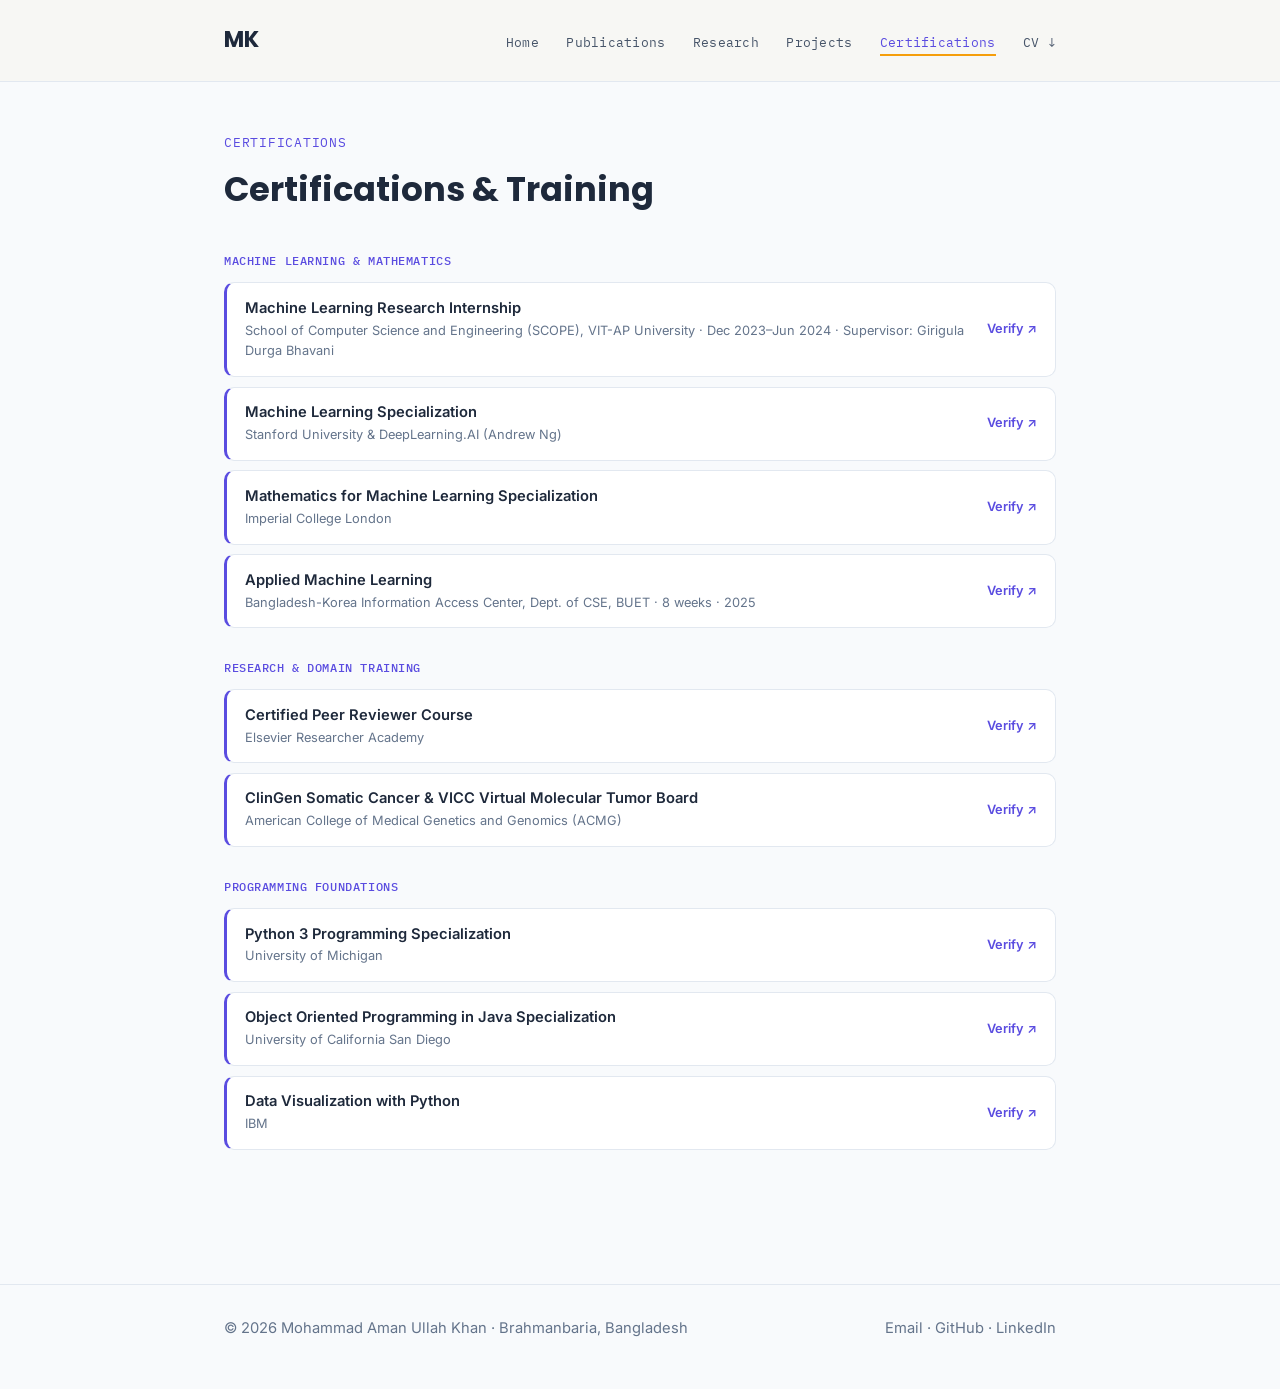
==== certifications.html @ b4c43e23 "Add files via upload" ====
<!DOCTYPE html>
<html lang="en">
<head>
<meta charset="UTF-8" />
<meta name="viewport" content="width=device-width, initial-scale=1" />
<title>Certifications — Mohammad Aman Ullah Khan</title>
<link rel="icon" href="data:,">
<link rel="preconnect" href="https://fonts.googleapis.com">
<link href="https://fonts.googleapis.com/css2?family=Poppins:wght@500;600;700;800&family=Inter:wght@400;500;600&family=IBM+Plex+Mono:wght@400;500&display=swap" rel="stylesheet">
<link rel="stylesheet" href="style.css">
</head>
<body>

<header class="site">
  <div class="wrap">
    <div class="brand">MK</div>
    <nav class="main">
      <a href="index.html">Home</a>
      <a href="publications.html">Publications</a>
      <a href="research.html">Research</a>
      <a href="projects.html">Projects</a>
      <a href="certifications.html" aria-current="page">Certifications</a>
      <a href="assets/resume.pdf" target="_blank" rel="noopener">CV ↓</a>
    </nav>
  </div>
</header>

<main>
  <div class="wrap">

    <div style="font-family:var(--mono);font-size:0.8rem;color:var(--teal-dark);letter-spacing:.06em;text-transform:uppercase;margin-bottom:.6rem;">Certifications</div>
    <h1 style="font-family:var(--serif);font-size:2.1rem;margin:0 0 2.2rem;">Certifications &amp; Training</h1>

    <section class="section">
      <div class="cert-group">
        <p class="cert-group-title">Machine Learning &amp; Mathematics</p>

        <div class="cert-item">
          <div>
            <div class="cert-name">Machine Learning Research Internship</div>
            <div class="cert-issuer">School of Computer Science and Engineering (SCOPE), VIT-AP University · Dec 2023–Jun 2024 · Supervisor: Girigula Durga Bhavani</div>
          </div>
          <a class="cert-link" href="https://drive.google.com/file/d/1MVn_yNiYQj9rp4bJ-R5VQtO3e2acS_87/view?usp=sharing" target="_blank" rel="noopener">Verify ↗</a>
        </div>

        <div class="cert-item">
          <div>
            <div class="cert-name">Machine Learning Specialization</div>
            <div class="cert-issuer">Stanford University &amp; DeepLearning.AI (Andrew Ng)</div>
          </div>
          <a class="cert-link" href="https://coursera.org/share/624f274970055c26bb3e248909cca10f" target="_blank" rel="noopener">Verify ↗</a>
        </div>

        <div class="cert-item">
          <div>
            <div class="cert-name">Mathematics for Machine Learning Specialization</div>
            <div class="cert-issuer">Imperial College London</div>
          </div>
          <a class="cert-link" href="https://coursera.org/verify/specialization/43K33O0P0US2" target="_blank" rel="noopener">Verify ↗</a>
        </div>

        <div class="cert-item">
          <div>
            <div class="cert-name">Applied Machine Learning</div>
            <div class="cert-issuer">Bangladesh-Korea Information Access Center, Dept. of CSE, BUET · 8 weeks · 2025</div>
          </div>
          <a class="cert-link" href="https://cse.buet.ac.bd/web/iac/course_detail/IAC-AI-AML" target="_blank" rel="noopener">Verify ↗</a>
        </div>
      </div>

      <div class="cert-group">
        <p class="cert-group-title">Research &amp; Domain Training</p>

        <div class="cert-item">
          <div>
            <div class="cert-name">Certified Peer Reviewer Course</div>
            <div class="cert-issuer">Elsevier Researcher Academy</div>
          </div>
          <a class="cert-link" href="https://drive.google.com/file/d/1z6Pux-BtDyGHudEjmzlgkqaaUOyJefxX/view?usp=sharing" target="_blank" rel="noopener">Verify ↗</a>
        </div>

        <div class="cert-item">
          <div>
            <div class="cert-name">ClinGen Somatic Cancer &amp; VICC Virtual Molecular Tumor Board</div>
            <div class="cert-issuer">American College of Medical Genetics and Genomics (ACMG)</div>
          </div>
          <a class="cert-link" href="https://drive.google.com/file/d/1qZ7K6vvPfIK5tH5nn0ci7J74vqwrv4cV/view?usp=sharing" target="_blank" rel="noopener">Verify ↗</a>
        </div>
      </div>

      <div class="cert-group">
        <p class="cert-group-title">Programming Foundations</p>

        <div class="cert-item">
          <div>
            <div class="cert-name">Python 3 Programming Specialization</div>
            <div class="cert-issuer">University of Michigan</div>
          </div>
          <a class="cert-link" href="https://coursera.org/share/3475a4721d1b6c547d1b1a0a540fa7e5" target="_blank" rel="noopener">Verify ↗</a>
        </div>

        <div class="cert-item">
          <div>
            <div class="cert-name">Object Oriented Programming in Java Specialization</div>
            <div class="cert-issuer">University of California San Diego</div>
          </div>
          <a class="cert-link" href="https://coursera.org/share/53d32997a6b8d281a1f21e2ba6f3a20d" target="_blank" rel="noopener">Verify ↗</a>
        </div>

        <div class="cert-item">
          <div>
            <div class="cert-name">Data Visualization with Python</div>
            <div class="cert-issuer">IBM</div>
          </div>
          <a class="cert-link" href="https://coursera.org/share/8f0175bb1e374a6d1629d75f187f4304" target="_blank" rel="noopener">Verify ↗</a>
        </div>
      </div>
    </section>

  </div>
</main>

<footer class="site">
  <div class="wrap">
    <div>© 2026 Mohammad Aman Ullah Khan · Brahmanbaria, Bangladesh</div>
    <div>
      <a href="mailto:mohammad.aman.ullah.khan@g.bracu.ac.bd">Email</a> ·
      <a href="https://github.com/md-aman-ullah-khan" target="_blank" rel="noopener">GitHub</a> ·
      <a href="https://www.linkedin.com/in/Mohammad-Aman-Ullah-Khan" target="_blank" rel="noopener">LinkedIn</a>
    </div>
  </div>
</footer>

</body>
</html>
---- style.css ----
/* ============================================================
   Design tokens
   ============================================================ */
:root {
  --paper: #f8fafc;
  --paper-raised: #ffffff;
  --ink: #1e293b;
  --ink-soft: #475569;
  --teal: #6d5dfc;
  --teal-dark: #5a4ce0;
  --gold: #f59e0b;
  --line: #e2e8f0;
  --line-strong: #cbd5e1;
  --muted: #64748b;

  --serif: "Poppins", "IBM Plex Sans", -apple-system, sans-serif;
  --sans: "Inter", -apple-system, BlinkMacSystemFont, "Segoe UI", sans-serif;
  --mono: "IBM Plex Mono", "SFMono-Regular", Menlo, monospace;

  --max-w: 880px;
  --shadow-sm: 0 1px 3px rgba(30, 41, 59, 0.06), 0 1px 2px rgba(30, 41, 59, 0.04);
  --shadow-md: 0 4px 14px rgba(30, 41, 59, 0.08);
}

* { box-sizing: border-box; }

html { scroll-behavior: smooth; }

body {
  margin: 0;
  background: var(--paper);
  color: var(--ink);
  font-family: var(--sans);
  font-size: 17px;
  line-height: 1.6;
  -webkit-font-smoothing: antialiased;
}

a { color: var(--teal-dark); text-decoration: none; }
a:hover { text-decoration: underline; text-underline-offset: 3px; }
a:focus-visible, button:focus-visible {
  outline: 2px solid var(--teal);
  outline-offset: 2px;
}

@media (prefers-reduced-motion: reduce) {
  html { scroll-behavior: auto; }
  * { animation: none !important; transition: none !important; }
}

/* ============================================================
   Ruler motif — a row of tick marks used as a section divider.
   Read as measurement / instrumentation, echoing the subject's
   lab & data background rather than a decorative rule.
   ============================================================ */
.ruler {
  display: flex;
  align-items: flex-end;
  gap: 6px;
  height: 14px;
  margin: 0 0 2.5rem 0;
  overflow: hidden;
}
.ruler span {
  width: 1px;
  background: var(--line-strong);
  flex: 0 0 auto;
}
.ruler span:nth-child(5n) { height: 100%; background: var(--gold); }
.ruler span:not(:nth-child(5n)) { height: 45%; }

/* ============================================================
   Layout shell
   ============================================================ */
.wrap {
  max-width: var(--max-w);
  margin: 0 auto;
  padding: 0 1.5rem;
}

header.site {
  border-bottom: 1px solid var(--line);
  padding: 1.4rem 0;
  position: sticky;
  top: 0;
  background: rgba(247, 247, 244, 0.92);
  backdrop-filter: blur(6px);
  z-index: 20;
}
header.site .wrap {
  display: flex;
  align-items: baseline;
  justify-content: space-between;
  gap: 1.5rem;
  flex-wrap: wrap;
}
.brand {
  font-family: var(--serif);
  font-weight: 700;
  font-size: 1.4rem;
  color: var(--ink);
  letter-spacing: 0.01em;
}
nav.main a {
  font-family: var(--mono);
  font-size: 0.82rem;
  letter-spacing: 0.02em;
  color: var(--ink-soft);
  margin-left: 1.4rem;
}
nav.main a:hover, nav.main a[aria-current="page"] {
  color: var(--teal-dark);
}
nav.main a[aria-current="page"] {
  border-bottom: 2px solid var(--gold);
  padding-bottom: 3px;
  text-decoration: none;
}

main { padding: 3.2rem 0 2rem; }

footer.site {
  border-top: 1px solid var(--line);
  margin-top: 3rem;
  padding: 2rem 0 3rem;
  color: var(--muted);
  font-size: 0.92rem;
}
footer.site .wrap { display: flex; justify-content: space-between; flex-wrap: wrap; gap: 1rem; }
footer.site a { color: var(--muted); }
footer.site a:hover { color: var(--teal-dark); }

/* ============================================================
   Profile page shell — sticky left column + flowing right column,
   modeled on a two-column academic bio layout.
   ============================================================ */
.profile-shell {
  display: grid;
  grid-template-columns: 240px 1fr;
  gap: 3rem;
  align-items: start;
}
.profile-col { position: sticky; top: 6rem; }

.profile-photo {
  width: 190px;
  height: 190px;
  border-radius: 50%;
  object-fit: cover;
  border: 1px solid var(--line-strong);
  display: block;
}
.profile-photo.placeholder {
  display: flex;
  align-items: center;
  justify-content: center;
  background: var(--ink);
  color: var(--paper);
  font-family: var(--serif);
  font-size: 3.2rem;
  font-weight: 600;
  letter-spacing: 0.02em;
}

.profile-col h1 {
  font-family: var(--serif);
  font-size: 1.7rem;
  font-weight: 600;
  margin: 1.3rem 0 0.3rem;
  line-height: 1.25;
}
.profile-col .role {
  color: var(--muted);
  font-size: 0.95rem;
  margin: 0 0 0.15rem;
}
.profile-col .org a { color: var(--teal-dark); }

.icon-row {
  display: flex;
  gap: 0.85rem;
  margin: 1.3rem 0 1.5rem;
}
.icon-row a {
  width: 34px;
  height: 34px;
  border-radius: 50%;
  border: 1px solid var(--line-strong);
  display: flex;
  align-items: center;
  justify-content: center;
  color: var(--ink);
}
.icon-row a:hover { background: var(--teal-dark); border-color: var(--teal-dark); color: var(--paper); text-decoration: none; }
.icon-row svg { width: 16px; height: 16px; }

.ledger-strip {
  display: flex;
  flex-direction: column;
  gap: 0.5rem;
  margin: 0;
  padding: 1rem 0 0;
  list-style: none;
  border-top: 1px solid var(--line);
}
.ledger-strip li {
  font-family: var(--mono);
  font-size: 0.78rem;
  color: var(--ink-soft);
  display: flex;
  justify-content: space-between;
}
.ledger-strip li b { color: var(--teal-dark); font-weight: 600; }

.content-col .eyebrow {
  font-family: var(--mono);
  font-size: 0.8rem;
  color: var(--teal-dark);
  letter-spacing: 0.06em;
  text-transform: uppercase;
  margin-bottom: 0.8rem;
}
.content-col .thesis {
  color: var(--ink-soft);
  max-width: 62ch;
}
.content-col .thesis strong { color: var(--ink); font-weight: 600; }

.bullet-block { margin: 1.8rem 0; }
.bullet-block h2, .bullet-block h3 {
  font-family: var(--serif);
  font-size: 1.2rem;
  font-weight: 600;
  margin: 0 0 0.7rem;
}
.bullet-block ul { margin: 0; padding-left: 1.15rem; }
.bullet-block li { margin-bottom: 0.5rem; color: var(--ink-soft); font-size: 0.96rem; }

.about-heading {
  font-family: var(--serif);
  font-size: 1.55rem;
  font-weight: 700;
  color: var(--teal-dark);
  margin: 0 0 1rem;
}

.edu-line {
  color: var(--ink-soft);
  font-size: 0.96rem;
  margin: 0 0 0.7rem;
}
.edu-extra { margin: 0; padding-left: 1.15rem; }
.edu-extra li { margin-bottom: 0.4rem; color: var(--muted); font-size: 0.88rem; }

/* Compact Recent News when nested inside the About column, rather than
   the full-width centered band used elsewhere. */
.news-list.compact { max-width: none; margin: 0; }
.news-list.compact .news-item { grid-template-columns: 64px 1fr; padding: 0.5rem 0; }
.news-list.compact .news-line { font-size: 0.92rem; }

.hero-cta {
  margin-top: 1.6rem;
  display: flex;
  gap: 0.9rem;
  flex-wrap: wrap;
}
.btn {
  display: inline-block;
  font-family: var(--mono);
  font-size: 0.85rem;
  padding: 0.55rem 1rem;
  border: 1px solid var(--ink);
  color: var(--ink);
  border-radius: 2px;
}
.btn:hover { background: var(--ink); color: var(--paper); text-decoration: none; }
.btn.primary { background: var(--teal-dark); border-color: var(--teal-dark); color: var(--paper-raised); }
.btn.primary:hover { background: var(--ink); border-color: var(--ink); }

/* ============================================================
   Ledger strip — quick metrics, styled as index tags rather
   than big dashboard numbers.
   ============================================================ */

/* ============================================================
   Section headings
   ============================================================ */
.section { margin-bottom: 3.4rem; }
.section-head {
  display: flex;
  align-items: baseline;
  justify-content: space-between;
  margin-bottom: 1.4rem;
  gap: 1rem;
}
.section-head h2 {
  font-family: var(--serif);
  font-size: 1.5rem;
  margin: 0;
  font-weight: 700;
  color: var(--teal-dark);
}
.section-head .see-all {
  font-family: var(--mono);
  font-size: 0.82rem;
  white-space: nowrap;
}

/* ============================================================
   Publication / ledger entries
   ============================================================ */
.pub-list { display: flex; flex-direction: column; gap: 1rem; }
.pub {
  display: grid;
  grid-template-columns: 96px 1fr;
  gap: 1.2rem;
  padding: 1.4rem 1.5rem;
  background: var(--paper-raised);
  border: 1px solid var(--line);
  border-radius: 16px;
  box-shadow: var(--shadow-sm);
  transition: box-shadow 0.15s ease;
}
.pub:hover { box-shadow: var(--shadow-md); }
.pub .tag {
  font-family: var(--mono);
  font-size: 0.7rem;
  color: var(--teal-dark);
  background: rgba(109, 93, 252, 0.1);
  border: none;
  border-radius: 999px;
  padding: 0.3rem 0.5rem;
  text-align: center;
  align-self: start;
  height: fit-content;
  line-height: 1.3;
}
.pub .tag.review {
  color: #b45309;
  background: rgba(245, 158, 11, 0.14);
}
.pub h3 {
  font-family: var(--serif);
  font-size: 1.08rem;
  font-weight: 600;
  margin: 0 0 0.3rem;
  line-height: 1.35;
}
.pub .meta {
  font-size: 0.9rem;
  color: var(--muted);
  margin: 0 0 0.25rem;
}
.pub .venue {
  font-size: 0.88rem;
  color: var(--ink-soft);
  font-style: italic;
}
.pub .doi {
  font-family: var(--mono);
  font-size: 0.78rem;
  color: var(--muted);
  display: inline-block;
  margin-top: 0.35rem;
}
.pub .self { color: var(--ink); font-weight: 600; font-style: normal; }

/* ============================================================
   Timeline (research experience) — order carries real meaning
   here, so a chronological rail is justified.
   ============================================================ */
.timeline { position: relative; padding-left: 1.6rem; border-left: 1px solid var(--line-strong); }
.tl-item { position: relative; padding-bottom: 2.2rem; }
.tl-item:last-child { padding-bottom: 0; }
.tl-item::before {
  content: "";
  position: absolute;
  left: -1.685rem;
  top: 0.35rem;
  width: 8px;
  height: 8px;
  background: var(--teal-dark);
  border-radius: 50%;
}
.tl-item .when {
  font-family: var(--mono);
  font-size: 0.78rem;
  color: var(--teal-dark);
  margin-bottom: 0.2rem;
}
.tl-item h3 { font-family: var(--serif); font-size: 1.1rem; margin: 0 0 0.15rem; font-weight: 600; }
.tl-item .org { color: var(--ink-soft); font-size: 0.92rem; margin-bottom: 0.55rem; }
.tl-item ul { margin: 0; padding-left: 1.1rem; color: var(--ink-soft); }
.tl-item li { margin-bottom: 0.3rem; font-size: 0.95rem; }

/* ============================================================
   Cards (projects)
   ============================================================ */
.card-grid { display: grid; grid-template-columns: 1fr 1fr; gap: 1.4rem; }
.card {
  border: 1px solid var(--line);
  background: var(--paper-raised);
  border-radius: 16px;
  overflow: hidden;
  box-shadow: var(--shadow-sm);
  transition: box-shadow 0.15s ease, transform 0.15s ease;
}
.card:hover { box-shadow: var(--shadow-md); transform: translateY(-2px); }
.card-media {
  aspect-ratio: 16 / 10;
  display: flex;
  align-items: center;
  justify-content: center;
  background: rgba(109, 93, 252, 0.08);
  color: var(--teal-dark);
  overflow: hidden;
}
.card-media svg { width: 42%; height: 42%; opacity: 0.9; }
.card-media img {
  width: 100%;
  height: 100%;
  object-fit: contain;
  padding: 14px;
  display: block;
}
.card-media--photo { background: var(--ink); }
.card-media--photo img { object-fit: cover; padding: 0; }
.card-body { padding: 1.2rem 1.3rem 1.4rem; }
.card h3 { font-family: var(--serif); font-size: 1.05rem; margin: 0 0 0.55rem; font-weight: 600; }
.card .view-link {
  display: inline-flex;
  align-items: center;
  gap: 0.35rem;
  font-family: var(--mono);
  font-size: 0.8rem;
  color: var(--teal-dark);
  margin-bottom: 0.5rem;
}
.card .view-link svg { width: 13px; height: 13px; }
.card .stack {
  font-family: var(--mono);
  font-size: 0.74rem;
  color: var(--muted);
  display: block;
  margin-bottom: 0.6rem;
}
.card p { font-size: 0.9rem; color: var(--ink-soft); margin: 0; }

/* ============================================================
   Plain lists (skills, honors, service)
   ============================================================ */
.plain-list { list-style: none; padding: 0; margin: 0; }
.plain-list li {
  padding: 0.6rem 0;
  border-bottom: 1px solid var(--line);
  font-size: 0.95rem;
  color: var(--ink-soft);
}
.plain-list li:last-child { border-bottom: none; }
.plain-list b { color: var(--ink); }

.skill-grid {
  display: grid;
  grid-template-columns: 140px 1fr;
  gap: 0.7rem 1rem;
  font-size: 0.93rem;
}
.skill-grid dt {
  font-family: var(--mono);
  font-size: 0.78rem;
  color: var(--teal-dark);
  padding-top: 0.15rem;
}
.skill-grid dd { margin: 0; color: var(--ink-soft); }

.bio p { color: var(--ink-soft); max-width: 68ch; }

/* ============================================================
   Responsive
   ============================================================ */
@media (max-width: 720px) {
  .profile-shell { grid-template-columns: 1fr; }
  .profile-col { position: static; }
  .profile-photo { width: 130px; height: 130px; }
  .profile-photo.placeholder { font-size: 2.2rem; }
  .pub { grid-template-columns: 1fr; }
  .pub .tag { width: fit-content; }
  .card-grid { grid-template-columns: 1fr; }
  .skill-grid { grid-template-columns: 1fr; }
  nav.main a { margin-left: 0.9rem; }
}

/* ============================================================
   Recent News / Research Interests bands (home page)
   ============================================================ */
.section-band {
  padding: 3rem 0;
  border-top: 1px solid var(--line);
}
.section-band.alt { background: var(--paper-raised); }
.band-title {
  font-family: var(--serif);
  font-size: 1.4rem;
  font-weight: 700;
  color: var(--teal-dark);
  text-align: center;
  margin: 0 0 2rem;
}

.news-list { max-width: 640px; margin: 0 auto; }
.news-item {
  display: grid;
  grid-template-columns: 70px 1fr;
  gap: 1rem;
  padding: 0.75rem 0;
}
.news-date {
  font-family: var(--mono);
  font-size: 0.78rem;
  color: var(--muted);
  padding-top: 0.15rem;
}
.news-line {
  position: relative;
  padding-left: 1rem;
  font-size: 0.95rem;
  color: var(--ink-soft);
}
.news-line .dot {
  position: absolute;
  left: 0;
  top: 0.35rem;
  width: 2px;
  height: calc(100% - 0.2rem);
  background: var(--line-strong);
}
.news-line b { color: var(--ink); font-weight: 600; }

.ri-grid {
  display: grid;
  grid-template-columns: repeat(3, 1fr);
  gap: 16px;
}
.ri-card {
  background: var(--paper-raised);
  border: 1px solid var(--line);
  border-radius: 12px;
  overflow: hidden;
  display: flex;
  flex-direction: column;
  box-shadow: var(--shadow-sm);
}
.ri-card-header {
  padding: 20px 22px;
  display: flex;
  flex-direction: column;
  align-items: center;
  text-align: center;
}
.ri-card-header { background: #eaf1fb; }
.ri-badge {
  display: inline-block;
  font-family: var(--mono);
  font-size: 0.68rem;
  font-weight: 600;
  color: var(--teal-dark);
  letter-spacing: 0.03em;
  background: rgba(255, 255, 255, 0.75);
  border-radius: 6px;
  padding: 4px 9px;
  line-height: 1.4;
  margin: 0 0 12px;
  width: fit-content;
}
.ri-title {
  font-family: var(--serif);
  font-size: 1.05rem;
  font-weight: 700;
  color: var(--ink);
  line-height: 1.4;
  margin: 0;
  min-height: 2.8em;
  display: flex;
  align-items: center;
}
.ri-card-body {
  background: var(--paper-raised);
  padding: 20px 22px 24px;
  flex: 1;
}
.ri-card-body p {
  margin: 0;
  font-size: 0.88rem;
  line-height: 1.65;
  color: var(--ink-soft);
}

@media (max-width: 720px) {
  .ri-grid { grid-template-columns: 1fr; }
  .news-item { grid-template-columns: 56px 1fr; }
}

/* ============================================================
   Publications page additions — contribution line, URL/BibTeX
   actions, and the collapsible BibTeX block.
   ============================================================ */
.pub-subhead {
  font-family: var(--mono);
  font-size: 0.78rem;
  text-transform: uppercase;
  letter-spacing: 0.05em;
  color: var(--muted);
  margin: 1.4rem 0 0.4rem;
}
.pub-list + .pub-subhead { margin-top: 2rem; }

.pub-contribution {
  font-size: 0.88rem;
  color: var(--ink-soft);
  font-style: italic;
  margin: 0.4rem 0 0.6rem;
}

.pub-actions {
  display: flex;
  gap: 0.6rem;
  margin-top: 0.2rem;
}
.pub-actions .url-btn, .pub-actions .cite-btn {
  font-family: var(--sans);
  font-weight: 500;
  font-size: 0.76rem;
  border: 1px solid var(--line-strong);
  border-radius: 999px;
  padding: 0.32rem 0.75rem;
  color: var(--ink-soft);
  background: var(--paper-raised);
  cursor: pointer;
}
.pub-actions .url-btn:hover, .pub-actions .cite-btn:hover {
  border-color: var(--teal-dark);
  background: rgba(109, 93, 252, 0.08);
  color: var(--teal-dark);
  text-decoration: none;
}

/* Data store only — content is read into the Cite modal by JS,
   never shown inline. */
.bibtex-block { display: none; }

.empty-note { color: var(--muted); font-size: 0.9rem; font-style: italic; }

/* ============================================================
   Cite modal — opened by any .cite-btn, shows BibTeX with
   Copy / Download actions.
   ============================================================ */
.cite-modal-overlay {
  position: fixed;
  inset: 0;
  background: rgba(30, 41, 59, 0.5);
  display: flex;
  align-items: center;
  justify-content: center;
  z-index: 100;
  padding: 1.5rem;
}
/* The HTML `hidden` attribute is normally display:none, but our own
   display:flex rule above overrides that default — this restores it
   so the modal actually stays hidden until JS removes `hidden`. */
.cite-modal-overlay[hidden] { display: none; }
.cite-modal {
  background: var(--paper-raised);
  border-radius: 16px;
  width: 100%;
  max-width: 480px;
  box-shadow: var(--shadow-md);
  padding: 1.3rem 1.4rem 1.4rem;
}
.cite-modal-head {
  display: flex;
  align-items: center;
  justify-content: space-between;
  margin-bottom: 0.9rem;
}
.cite-modal-head h4 {
  font-family: var(--serif);
  font-size: 1.15rem;
  font-weight: 700;
  color: var(--teal-dark);
  margin: 0;
}
.cite-modal-head button {
  background: none;
  border: none;
  font-size: 1.4rem;
  line-height: 1;
  color: var(--muted);
  cursor: pointer;
  padding: 0;
}
.cite-modal-head button:hover { color: var(--ink); }
#cite-modal-text {
  background: var(--paper);
  border: 1px solid var(--line);
  border-radius: 10px;
  padding: 0.9rem 1rem;
  font-family: var(--mono);
  font-size: 0.78rem;
  line-height: 1.55;
  color: var(--ink-soft);
  max-height: 280px;
  overflow: auto;
  white-space: pre-wrap;
  margin: 0 0 1rem;
}
.cite-modal-actions { display: flex; gap: 0.6rem; }
.cite-modal-actions button {
  font-family: var(--sans);
  font-weight: 500;
  font-size: 0.82rem;
  border: 1px solid var(--line-strong);
  border-radius: 999px;
  padding: 0.4rem 0.9rem;
  background: var(--paper-raised);
  color: var(--ink-soft);
  cursor: pointer;
}
#cite-modal-copy {
  background: var(--teal-dark);
  border-color: var(--teal-dark);
  color: #fff;
}
#cite-modal-copy:hover { background: var(--ink); border-color: var(--ink); }
#cite-modal-download:hover { border-color: var(--teal-dark); color: var(--teal-dark); }


/* ============================================================
   Skills — icon grid (5 columns x 3 rows), each icon in a
   bordered tile for a cleaner, more standard "badge" look.
   ============================================================ */
.skills-icon-grid {
  display: grid;
  grid-template-columns: repeat(5, 1fr);
  gap: 1.6rem 1rem;
  padding: 0.5rem 0 0.5rem;
}
.skill-item {
  display: flex;
  flex-direction: column;
  align-items: center;
  gap: 0.65rem;
}
.skill-tile {
  width: 72px;
  height: 72px;
  border: 1px solid var(--line);
  border-radius: 12px;
  background: var(--paper-raised);
  display: flex;
  align-items: center;
  justify-content: center;
  transition: border-color 0.15s ease, transform 0.15s ease;
}
.skill-item:hover .skill-tile {
  border-color: var(--teal-dark);
  transform: translateY(-2px);
}
.skill-tile img, .skill-tile svg {
  width: 40px;
  height: 40px;
  max-width: 40px;
  max-height: 40px;
  object-fit: contain;
  display: block;
}
.skill-label {
  font-family: var(--sans);
  font-size: 0.82rem;
  color: var(--ink-soft);
  text-align: center;
}

@media (max-width: 720px) {
  .skills-icon-grid { grid-template-columns: repeat(3, 1fr); gap: 1.4rem 0.6rem; }
  .skill-tile { width: 60px; height: 60px; }
  .skill-tile img, .skill-tile svg { width: 32px; height: 32px; max-width: 32px; max-height: 32px; }
}
@media (max-width: 380px) {
  .skills-icon-grid { grid-template-columns: repeat(2, 1fr); }
}

/* ============================================================
   Published section — terminal-card layout with cover art,
   Research Focus / My Contribution columns, and CRediT tags.
   ============================================================ */
.pub-terminal-list { display: flex; flex-direction: column; gap: 1.2rem; }
.pub-terminal {
  border: 1px dashed var(--line-strong);
  border-radius: 14px;
  background: var(--paper-raised);
  padding: 1.3rem 1.4rem 1.4rem;
  box-shadow: var(--shadow-sm);
}
.pub-t-top { display: grid; grid-template-columns: 64px 1fr; gap: 1.1rem; align-items: start; }
.pub-extra-box {
  display: flex;
  flex-direction: row;
  gap: 0.4rem;
  flex-shrink: 0;
  margin-left: auto;
}
.pub-extra-box a {
  font-size: 0.68rem;
  font-weight: 500;
  color: var(--muted);
  border: 1px solid var(--line);
  border-radius: 999px;
  padding: 0.2rem 0.55rem;
  background: var(--paper);
  white-space: nowrap;
  text-align: center;
}
.pub-extra-box a:hover {
  border-color: var(--teal-dark);
  color: var(--teal-dark);
  background: rgba(109, 93, 252, 0.06);
  text-decoration: none;
}
.pub-cover {
  width: 64px;
  height: 84px;
  border-radius: 6px;
  overflow: hidden;
  border: 1px solid var(--line);
  background: #ffffff;
  flex-shrink: 0;
  display: flex;
  align-items: center;
  justify-content: center;
  padding: 4px;
}
.pub-cover img { width: 100%; height: 100%; object-fit: contain; display: block; }
.pub-cover svg { display: block; }

.pub-t-title {
  font-family: var(--serif);
  font-weight: 700;
  font-size: 1.02rem;
  color: var(--ink);
  margin: 0 0 0.4rem;
  line-height: 1.35;
}
.pub-t-authors { font-size: 0.86rem; color: var(--ink-soft); margin: 0 0 0.2rem; }
.pub-t-venue { font-size: 0.76rem; color: var(--muted); font-style: italic; margin: 0; line-height: 1.4; }
.pub-t-info { margin-bottom: 0; }
.credit-tags span.first-author {
  background: rgba(245, 158, 11, 0.15);
  color: #b45309;
  font-weight: 600;
}

.pub-t-rule { border: none; border-top: 1px dashed var(--line-strong); margin: 1rem 0; }

.pub-t-grid { display: grid; grid-template-columns: 1fr 1fr; gap: 1.5rem; }
.pub-t-grid > div:first-child { padding-right: 1.3rem; border-right: 1px dashed var(--line-strong); }
.pub-t-label {
  font-family: var(--mono);
  font-size: 0.68rem;
  letter-spacing: 0.08em;
  text-transform: uppercase;
  color: var(--teal-dark);
  font-weight: 600;
  margin-bottom: 0.55rem;
}
.pub-t-grid p { font-size: 0.87rem; color: var(--ink-soft); margin: 0; line-height: 1.55; }
.pub-t-bullets { margin: 0; padding-left: 1.1rem; }
.pub-t-bullets li { font-size: 0.87rem; color: var(--ink-soft); line-height: 1.55; margin-bottom: 0.4rem; }
.pub-t-bullets li:last-child { margin-bottom: 0; }

.credit-tags { display: flex; flex-wrap: nowrap; overflow-x: auto; gap: 0.35rem; margin-bottom: 0.5rem; scrollbar-width: none; }
.credit-tags::-webkit-scrollbar { display: none; }
.credit-tags span {
  font-size: 0.62rem;
  font-weight: 500;
  background: rgba(109, 93, 252, 0.1);
  color: var(--teal-dark);
  padding: 0.18rem 0.45rem;
  border-radius: 999px;
  white-space: nowrap;
  flex-shrink: 0;
}

.pub-t-links { display: flex; gap: 0.6rem; margin-top: 1.1rem; flex-wrap: wrap; }
.pub-t-links a, .pub-t-links .cite-btn {
  font-family: var(--sans);
  font-size: 0.78rem;
  font-weight: 500;
  color: var(--teal-dark);
  border: 1px solid var(--line-strong);
  border-radius: 999px;
  padding: 0.32rem 0.75rem;
  background: var(--paper);
  cursor: pointer;
}
.pub-t-links a:hover, .pub-t-links .cite-btn:hover {
  background: rgba(109, 93, 252, 0.08);
  border-color: var(--teal-dark);
  text-decoration: none;
}
.pub-t-links .cite-btn {
  background: var(--teal-dark);
  border-color: var(--teal-dark);
  color: #fff;
}
.pub-t-links .cite-btn:hover { background: var(--ink); border-color: var(--ink); }

@media (max-width: 640px) {
  .pub-t-top { grid-template-columns: 52px 1fr; }
  .pub-extra-box { margin-left: 0; width: 100%; margin-top: 0.4rem; flex-wrap: wrap; }
  .pub-cover { width: 52px; height: 68px; }
  .pub-t-grid { grid-template-columns: 1fr; }
  .pub-t-grid > div:first-child {
    padding-right: 0;
    border-right: none;
    padding-bottom: 1rem;
    border-bottom: 1px dashed var(--line-strong);
    margin-bottom: 1rem;
  }
}

/* ============================================================
   Certificate / Recognition system — reusable button + shared
   lightbox modal, used in Research Experience and Peer Review.
   ============================================================ */
.tl-head {
  display: flex;
  justify-content: space-between;
  align-items: flex-start;
  gap: 1rem;
  flex-wrap: wrap;
}
.tl-head .when { margin-bottom: 0.2rem; }
.tl-head h3 { margin: 0 0 0.15rem; }
.tl-head .org { margin-bottom: 0; }

.cert-btn {
  display: inline-flex;
  align-items: center;
  gap: 0.4rem;
  font-family: var(--sans);
  font-size: 0.78rem;
  font-weight: 500;
  color: var(--teal-dark);
  background: rgba(109, 93, 252, 0.08);
  border: 1px solid var(--line-strong);
  border-radius: 999px;
  padding: 0.4rem 0.85rem;
  cursor: pointer;
  white-space: nowrap;
  flex-shrink: 0;
  transition: background 0.15s ease, color 0.15s ease, border-color 0.15s ease, transform 0.15s ease, box-shadow 0.15s ease;
}
.cert-btn:hover {
  background: var(--teal-dark);
  color: #fff;
  border-color: var(--teal-dark);
  transform: translateY(-2px);
  box-shadow: var(--shadow-sm);
}
.cert-btn svg { flex-shrink: 0; }

.plain-list.cert-list li {
  display: flex;
  justify-content: space-between;
  align-items: center;
  gap: 1rem;
}
.plain-list.cert-list li span { flex: 1; min-width: 0; }

/* Modal */
.cert-modal-overlay {
  position: fixed;
  inset: 0;
  background: rgba(30, 41, 59, 0.6);
  display: flex;
  align-items: center;
  justify-content: center;
  z-index: 100;
  padding: 1.5rem;
}
.cert-modal-overlay[hidden] { display: none; }
.cert-modal {
  background: var(--paper-raised);
  border-radius: 16px;
  width: 100%;
  max-width: 640px;
  max-height: 90vh;
  display: flex;
  flex-direction: column;
  box-shadow: var(--shadow-md);
  overflow: hidden;
}
.cert-modal-head {
  display: flex;
  align-items: center;
  justify-content: space-between;
  padding: 1rem 1.2rem;
  border-bottom: 1px solid var(--line);
}
.cert-modal-head h4 {
  font-family: var(--serif);
  font-weight: 700;
  font-size: 1.02rem;
  color: var(--teal-dark);
  margin: 0;
}
.cert-modal-head button {
  background: none;
  border: none;
  font-size: 1.4rem;
  line-height: 1;
  color: var(--muted);
  cursor: pointer;
  padding: 0;
}
.cert-modal-head button:hover { color: var(--ink); }
.cert-modal-body {
  position: relative;
  display: flex;
  align-items: center;
  justify-content: center;
  background: var(--paper);
  padding: 1.2rem;
  overflow: auto;
  flex: 1;
}
.cert-modal-body img {
  max-width: 100%;
  max-height: 65vh;
  object-fit: contain;
  border-radius: 6px;
  display: block;
}
.cert-modal-body iframe {
  width: 100%;
  height: 65vh;
  border: none;
  border-radius: 6px;
  background: #fff;
}
.cert-modal-footer {
  text-align: center;
  padding: 0 1rem 1rem;
}
.cert-modal-footer a {
  font-family: var(--sans);
  font-size: 0.8rem;
  color: var(--teal-dark);
}
.cert-nav {
  position: absolute;
  top: 50%;
  transform: translateY(-50%);
  background: rgba(255, 255, 255, 0.92);
  border: 1px solid var(--line-strong);
  width: 36px;
  height: 36px;
  border-radius: 50%;
  display: flex;
  align-items: center;
  justify-content: center;
  font-size: 1.3rem;
  color: var(--ink);
  cursor: pointer;
  line-height: 1;
}
.cert-nav.prev { left: 0.7rem; }
.cert-nav.next { right: 0.7rem; }
.cert-nav:hover { background: var(--teal-dark); color: #fff; border-color: var(--teal-dark); }
.cert-modal-counter {
  text-align: center;
  font-family: var(--mono);
  font-size: 0.76rem;
  color: var(--muted);
  padding: 0.6rem 0 0.9rem;
}

@media (max-width: 640px) {
  .tl-head { flex-direction: column; align-items: stretch; }
  .tl-head .cert-btn { width: 100%; justify-content: center; }
  .plain-list.cert-list li { flex-direction: column; align-items: stretch; gap: 0.7rem; }
  .plain-list.cert-list .cert-btn { width: 100%; justify-content: center; }
}

/* ============================================================
   Ongoing Research — left-accent item cards
   ============================================================ */
.or-list { display: flex; flex-direction: column; gap: 1rem; }
.or-item {
  background: var(--paper-raised);
  border: 1px solid var(--line);
  border-left: 3px solid var(--teal-dark);
  border-radius: 10px;
  padding: 1.35rem 1.5rem 1.35rem 1.4rem;
}
.or-title {
  font-family: var(--serif);
  font-size: 1.05rem;
  font-weight: 700;
  color: var(--ink);
  line-height: 1.4;
  margin: 0 0 0.5rem;
}
.or-item p {
  margin: 0;
  font-size: 0.91rem;
  line-height: 1.65;
  color: var(--ink-soft);
}
.or-venue {
  font-family: var(--mono);
  font-size: 0.72rem;
  color: var(--muted);
  margin-top: 0.75rem;
  letter-spacing: 0.02em;
}
.or-venue span { color: var(--teal-dark); font-weight: 600; }

/* ============================================================
   Certifications page — grouped left-accent list items
   ============================================================ */
.cert-group { margin-bottom: 1.9rem; }
.cert-group:last-child { margin-bottom: 0; }
.cert-group-title {
  font-family: var(--mono);
  font-size: 0.72rem;
  font-weight: 500;
  letter-spacing: 0.05em;
  text-transform: uppercase;
  color: var(--teal-dark);
  margin: 0 0 0.75rem;
}
.cert-item {
  background: var(--paper-raised);
  border: 1px solid var(--line);
  border-left: 3px solid var(--teal-dark);
  border-radius: 10px;
  padding: 0.9rem 1.15rem;
  margin-bottom: 0.6rem;
  display: flex;
  align-items: center;
  justify-content: space-between;
  gap: 0.9rem;
}
.cert-item:last-child { margin-bottom: 0; }
.cert-name {
  font-size: 0.92rem;
  font-weight: 600;
  color: var(--ink);
  line-height: 1.4;
}
.cert-issuer {
  font-size: 0.8rem;
  color: var(--muted);
  margin-top: 0.15rem;
}
.cert-link {
  flex-shrink: 0;
  font-size: 0.8rem;
  font-weight: 600;
  color: var(--teal-dark);
  white-space: nowrap;
}

@media (max-width: 560px) {
  .cert-item { flex-direction: column; align-items: flex-start; gap: 0.5rem; }
}
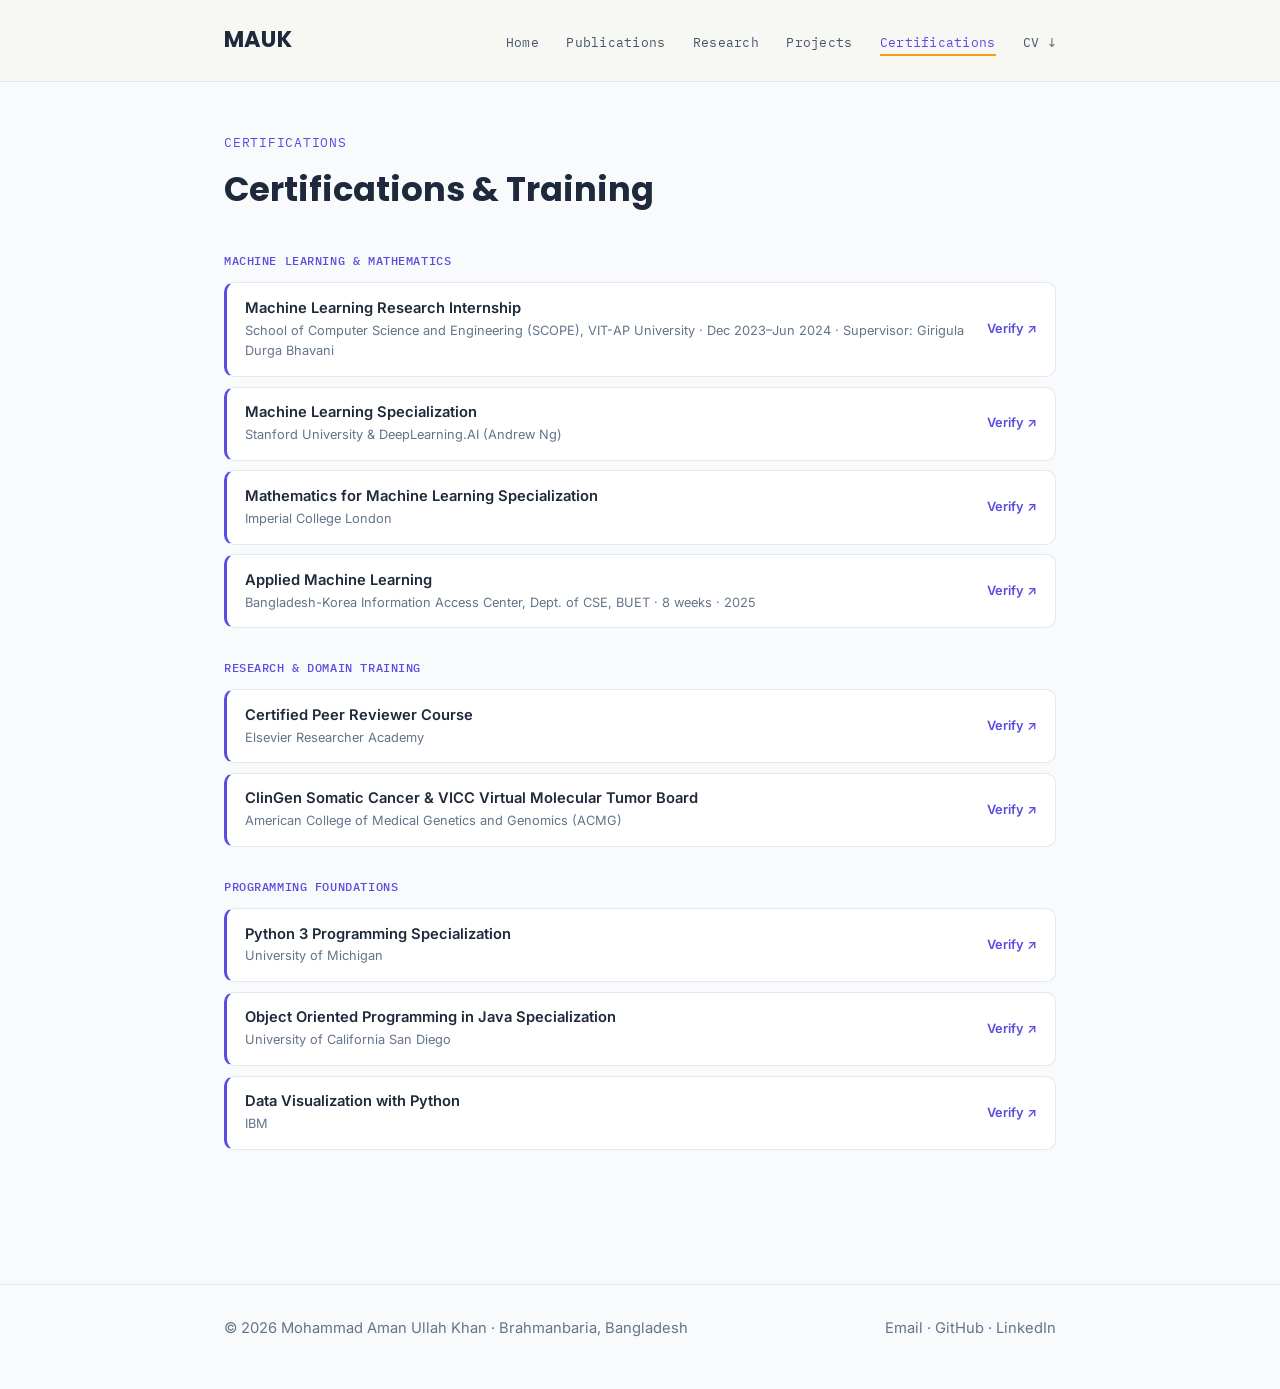
==== commit ff7c0e0e: "Add files via upload" ====
--- a/certifications.html
+++ b/certifications.html
@@ -13,7 +13,7 @@
 
 <header class="site">
   <div class="wrap">
-    <div class="brand">MK</div>
+    <div class="brand">MAUK</div>
     <nav class="main">
       <a href="index.html">Home</a>
       <a href="publications.html">Publications</a>
--- a/style.css
+++ b/style.css
@@ -157,7 +157,7 @@
   background: var(--ink);
   color: var(--paper);
   font-family: var(--serif);
-  font-size: 3.2rem;
+  font-size: 1.9rem;
   font-weight: 600;
   letter-spacing: 0.02em;
 }
@@ -169,12 +169,29 @@
   margin: 1.3rem 0 0.3rem;
   line-height: 1.25;
 }
-.profile-col .role {
-  color: var(--muted);
-  font-size: 0.95rem;
-  margin: 0 0 0.15rem;
-}
-.profile-col .org a { color: var(--teal-dark); }
+.intro-tagline {
+  font-size: 0.92rem;
+  color: var(--ink-soft);
+  line-height: 1.4;
+  margin: 0.2rem 0 0.6rem;
+}
+.role-badge {
+  display: inline-flex;
+  align-items: center;
+  gap: 0.4rem;
+  background: var(--paper-raised);
+  border: 1px solid var(--line);
+  border-left: 3px solid var(--teal-dark);
+  color: var(--teal-dark);
+  font-family: var(--sans);
+  font-size: 0.8rem;
+  font-weight: 700;
+  padding: 0.45rem 0.9rem;
+  border-radius: 10px;
+  margin: 0.3rem 0 0.2rem;
+  box-shadow: var(--shadow-sm);
+}
+.role-badge svg { flex-shrink: 0; }
 
 .icon-row {
   display: flex;
@@ -740,8 +757,8 @@
    ============================================================ */
 .skills-icon-grid {
   display: grid;
-  grid-template-columns: repeat(5, 1fr);
-  gap: 1.6rem 1rem;
+  grid-template-columns: repeat(8, 1fr);
+  gap: 1.4rem 0.7rem;
   padding: 0.5rem 0 0.5rem;
 }
 .skill-item {
@@ -1175,3 +1192,289 @@
 @media (max-width: 560px) {
   .cert-item { flex-direction: column; align-items: flex-start; gap: 0.5rem; }
 }
+
+/* ============================================================
+   Teaching Experience — row layout with a stacked button group
+   ============================================================ */
+.teach-row {
+  display: flex;
+  align-items: flex-start;
+  justify-content: space-between;
+  gap: 1.2rem;
+}
+.teach-text p {
+  margin: 0 0 0.3rem;
+  font-size: 0.95rem;
+  line-height: 1.55;
+  color: var(--ink-soft);
+}
+.teach-text b { color: var(--ink); }
+.teach-meta { font-size: 0.83rem; color: var(--muted); }
+.teach-btns {
+  display: flex;
+  flex-direction: column;
+  gap: 0.5rem;
+  flex-shrink: 0;
+}
+.pill-btn {
+  display: inline-flex;
+  align-items: center;
+  gap: 0.4rem;
+  background: rgba(109, 93, 252, 0.1);
+  color: var(--teal-dark);
+  font-family: var(--sans);
+  font-size: 0.78rem;
+  font-weight: 600;
+  padding: 0.4rem 0.8rem;
+  border-radius: 999px;
+  white-space: nowrap;
+}
+.pill-btn svg { flex-shrink: 0; }
+.pill-btn:hover { background: var(--teal-dark); color: #fff; text-decoration: none; }
+
+@media (max-width: 560px) {
+  .teach-row { flex-direction: column; }
+  .teach-btns { flex-direction: row; flex-wrap: wrap; }
+}
+
+/* ============================================================
+   Education — degree card + Pre-University scholarship grid
+   ============================================================ */
+.degree-card {
+  background: var(--paper-raised);
+  border: 1px solid var(--line);
+  border-left: 3px solid var(--teal-dark);
+  border-radius: 10px;
+  padding: 1.1rem 1.3rem;
+  margin-bottom: 1.3rem;
+}
+.degree-row {
+  display: flex;
+  align-items: baseline;
+  justify-content: space-between;
+  gap: 1rem;
+  flex-wrap: wrap;
+  margin-bottom: 0.15rem;
+}
+.degree-title {
+  font-family: var(--serif);
+  font-size: 1rem;
+  font-weight: 700;
+  color: var(--ink);
+  margin: 0;
+}
+.degree-dates {
+  font-family: var(--mono);
+  font-size: 0.72rem;
+  color: var(--muted);
+  white-space: nowrap;
+}
+.degree-meta {
+  display: flex;
+  align-items: center;
+  flex-wrap: wrap;
+  gap: 0.5rem;
+  margin-bottom: 0.75rem;
+}
+.degree-meta .school {
+  font-size: 0.85rem;
+  color: var(--teal-dark);
+  font-weight: 600;
+}
+.cgpa-badge {
+  display: inline-flex;
+  align-items: center;
+  gap: 0.3rem;
+  background: rgba(109, 93, 252, 0.1);
+  color: var(--teal-dark);
+  font-family: var(--mono);
+  font-size: 0.72rem;
+  font-weight: 600;
+  padding: 0.18rem 0.6rem;
+  border-radius: 14px;
+}
+.thesis {
+  font-size: 0.85rem;
+  line-height: 1.6;
+  color: var(--ink-soft);
+  margin: 0 0 0.6rem;
+}
+.edu-bullets { margin: 0 0 0.75rem; padding-left: 1.1rem; }
+.edu-bullets li { font-size: 0.82rem; line-height: 1.55; color: var(--ink-soft); margin-bottom: 0.25rem; }
+
+.doc-links {
+  display: flex;
+  flex-wrap: wrap;
+  gap: 0.5rem;
+  padding-top: 0.6rem;
+  border-top: 1px solid var(--line);
+}
+.doc-btn, .doc-btn-inline {
+  display: inline-flex;
+  align-items: center;
+  gap: 0.3rem;
+  background: rgba(109, 93, 252, 0.1);
+  color: var(--teal-dark);
+  font-size: 0.72rem;
+  font-weight: 600;
+  padding: 0.3rem 0.7rem;
+  border-radius: 16px;
+  white-space: nowrap;
+}
+.doc-btn:hover, .doc-btn-inline:hover { background: var(--teal-dark); color: #fff; text-decoration: none; }
+.doc-btn-inline {
+  padding: 0.15rem 0.55rem;
+  font-size: 0.68rem;
+  vertical-align: middle;
+  margin-left: 0.3rem;
+}
+.doc-btn svg, .doc-btn-inline svg { flex-shrink: 0; }
+
+.edu-subsection { margin-top: 0.25rem; }
+.edu-subsection-header { display: flex; align-items: baseline; gap: 0.5rem; margin-bottom: 0.4rem; }
+.edu-subsection-title {
+  font-family: var(--mono);
+  font-size: 0.68rem;
+  font-weight: 500;
+  letter-spacing: 0.05em;
+  text-transform: uppercase;
+  color: var(--teal-dark);
+}
+.edu-section-note {
+  font-size: 0.8rem;
+  line-height: 1.55;
+  color: var(--muted);
+  margin: 0 0 0.9rem;
+}
+.edu-section-note b { color: var(--ink); font-weight: 700; }
+
+.scholarship-row {
+  display: grid;
+  grid-template-columns: 1fr 1fr 1fr;
+  gap: 0.65rem;
+}
+.scholarship-box {
+  background: var(--paper-raised);
+  border: 1px solid var(--line);
+  border-radius: 10px;
+  padding: 0.75rem;
+}
+.exam-title {
+  font-size: 0.76rem;
+  font-weight: 600;
+  color: var(--ink);
+  margin: 0 0 0.5rem;
+  text-align: center;
+  line-height: 1.4;
+}
+.exam-title .full {
+  display: block;
+  font-size: 0.6rem;
+  font-weight: 500;
+  color: var(--muted);
+  margin-top: 0.1rem;
+}
+.doc-grid { display: grid; grid-template-columns: 1fr 1fr; gap: 0.4rem; }
+.doc-card {
+  display: flex;
+  flex-direction: column;
+  align-items: center;
+  justify-content: center;
+  gap: 0.25rem;
+  background: rgba(109, 93, 252, 0.1);
+  border: 1px solid rgba(109, 93, 252, 0.18);
+  border-radius: 8px;
+  padding: 0.6rem 0.25rem;
+  color: var(--teal-dark);
+  transition: transform 0.15s ease, box-shadow 0.15s ease;
+}
+.doc-card:hover { transform: translateY(-2px); box-shadow: var(--shadow-sm); text-decoration: none; }
+.doc-card svg { flex-shrink: 0; }
+.doc-card span { font-size: 0.62rem; font-weight: 600; }
+
+@media (max-width: 520px) {
+  .scholarship-row { grid-template-columns: 1fr; }
+}
+
+/* ============================================================
+   Recent News — ruled timeline with status icons
+   ============================================================ */
+.rn-list { display: flex; flex-direction: column; gap: 0.8rem; }
+.rn-entry {
+  position: relative;
+  display: flex;
+  gap: 0.7rem;
+  align-items: stretch;
+}
+.rn-rule {
+  width: 2px;
+  background: var(--line-strong);
+  flex-shrink: 0;
+  align-self: stretch;
+}
+.rn-entry.rn-new .rn-rule { background: var(--teal-dark); }
+.rn-date {
+  font-family: var(--mono);
+  font-size: 0.68rem;
+  font-weight: 600;
+  color: var(--teal-dark);
+  letter-spacing: 0.02em;
+  white-space: nowrap;
+  padding-top: 0.1rem;
+  width: 3.1rem;
+  flex-shrink: 0;
+  text-align: right;
+}
+.rn-status { flex-shrink: 0; width: 16px; height: 16px; margin-top: 0.05rem; }
+.rn-status svg { width: 100%; height: 100%; }
+.rn-submitted svg { stroke: var(--gold); }
+.rn-accepted svg { stroke: var(--teal-dark); }
+.rn-published svg { stroke: #1f9d5c; }
+.rn-desc {
+  font-size: 0.86rem;
+  line-height: 1.55;
+  color: var(--ink-soft);
+  padding-left: 0.1rem;
+}
+.rn-desc b { color: var(--ink); font-weight: 700; }
+.rn-desc i { font-style: italic; }
+
+@media (max-width: 480px) {
+  .rn-entry { gap: 0.55rem; }
+  .rn-date { width: 2.6rem; font-size: 0.62rem; }
+  .rn-status { width: 14px; height: 14px; }
+  .rn-desc { font-size: 0.82rem; }
+}
+
+/* ============================================================
+   Research Interest (Home, compact) — numbered flat list
+   ============================================================ */
+.ri-list-compact { display: flex; flex-direction: column; gap: 0.6rem; }
+.ri-item-compact {
+  background: var(--paper-raised);
+  border: 1px solid var(--line);
+  border-left: 3px solid var(--teal-dark);
+  border-radius: 10px;
+  padding: 0.7rem 1rem;
+  display: flex;
+  align-items: center;
+  gap: 0.7rem;
+  transition: transform 0.15s ease, box-shadow 0.15s ease;
+}
+.ri-item-compact:hover { transform: translateX(3px); box-shadow: var(--shadow-sm); }
+.ri-index-compact {
+  font-family: var(--mono);
+  font-size: 0.7rem;
+  font-weight: 600;
+  color: var(--teal-dark);
+  letter-spacing: 0.03em;
+  flex-shrink: 0;
+}
+.ri-item-compact h4 {
+  font-family: var(--serif);
+  font-size: 0.9rem;
+  font-weight: 700;
+  color: var(--ink);
+  line-height: 1.35;
+  margin: 0;
+}
